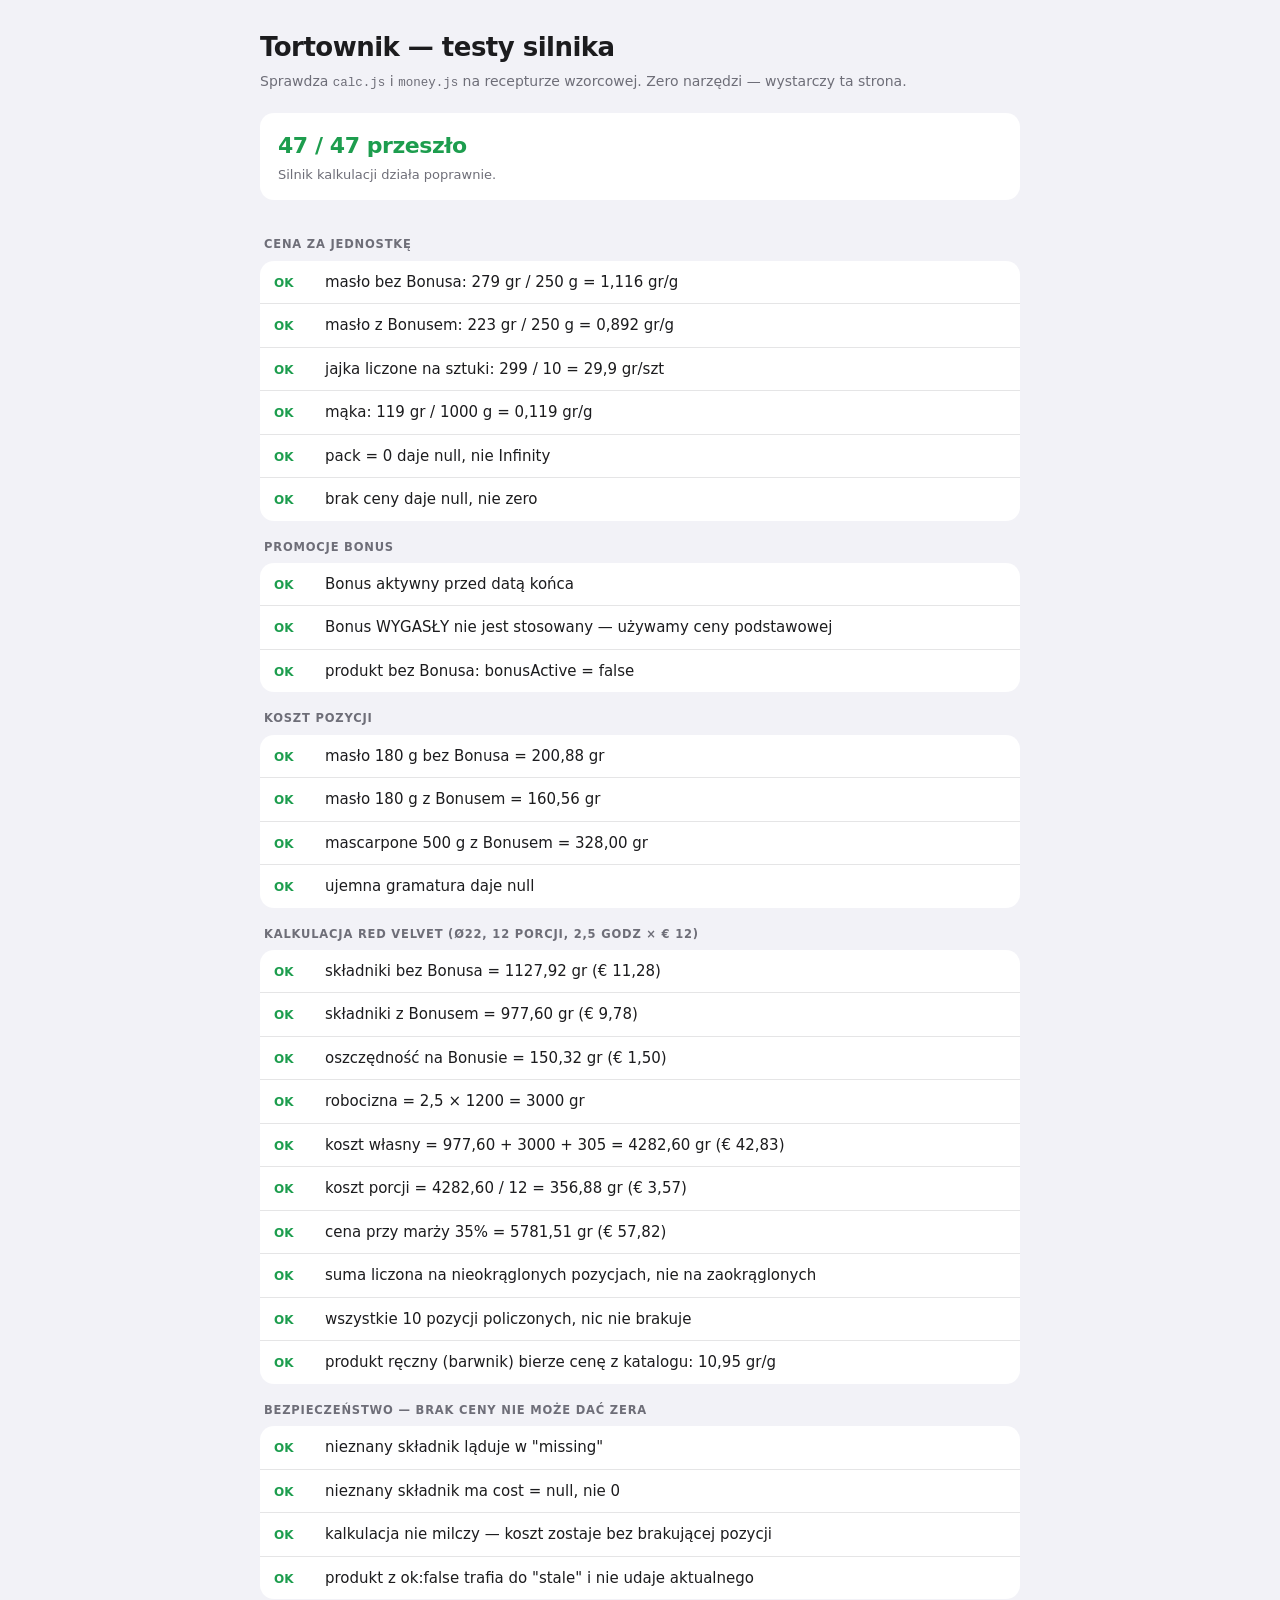
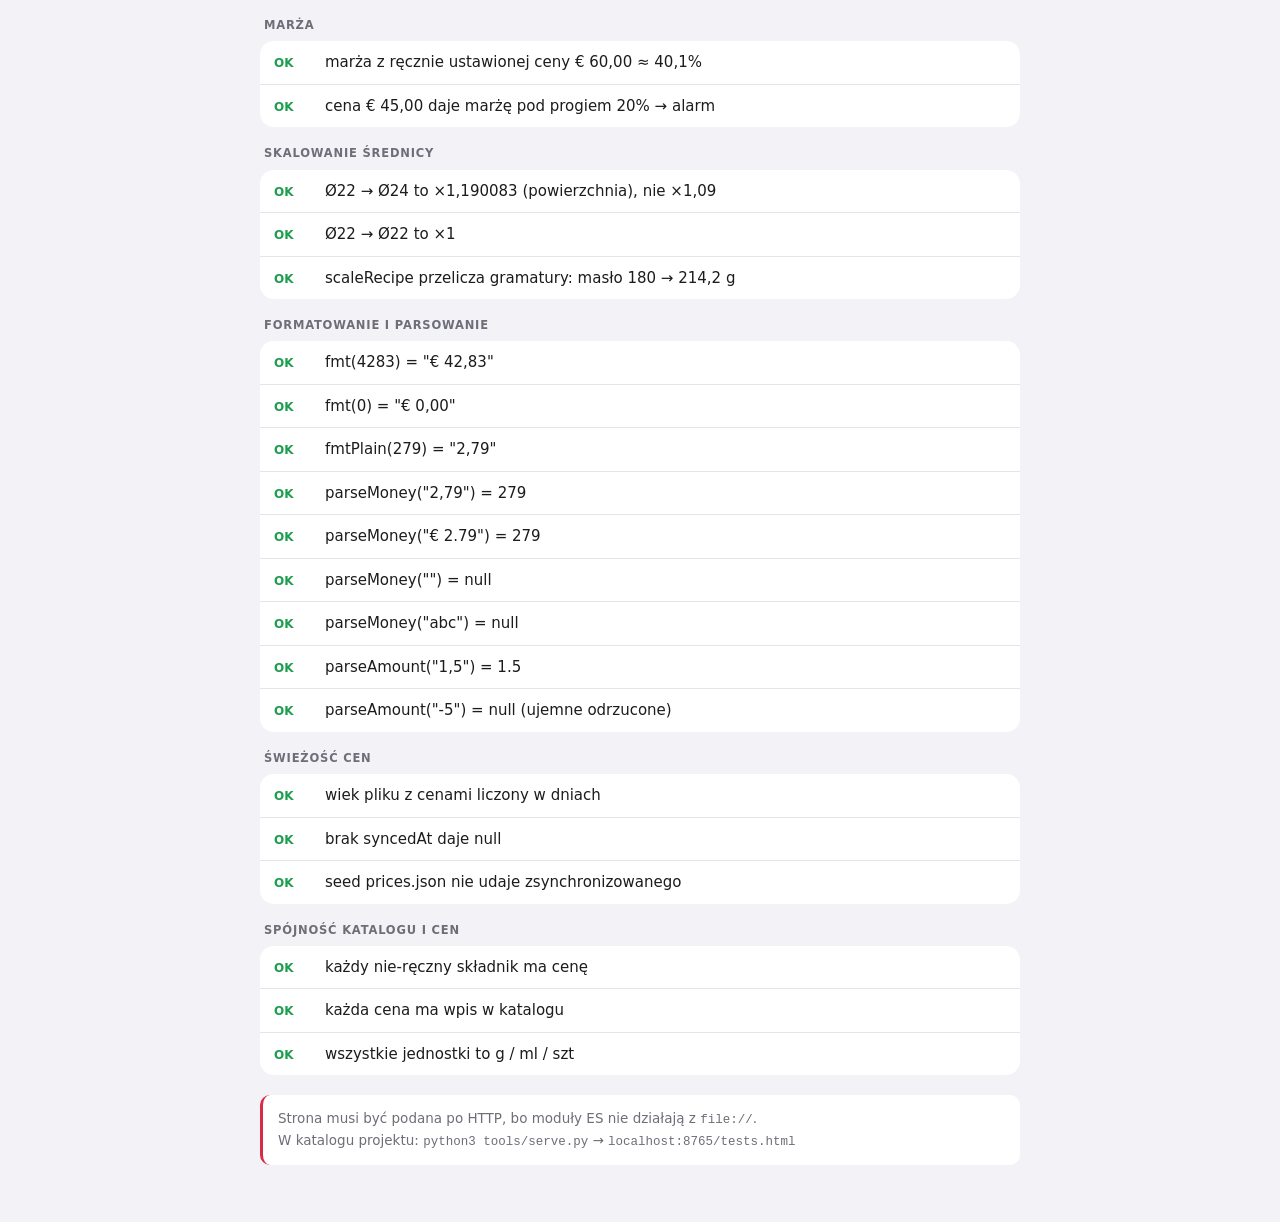
==== docs/tests.html @ 2eb68a39 "Silnik kalkulacji kosztu tortu + testy - money.js: kwoty wylacznie w groszach jako int (floaty na pi" ====
<!doctype html>
<html lang="pl">
<head>
<meta charset="utf-8">
<meta name="viewport" content="width=device-width,initial-scale=1">
<title>Tortownik — testy</title>
<style>
  :root{--bg:#F2F2F7;--card:#fff;--ink:#1C1C1E;--dim:#6E6E78;--ok:#1D9D4E;--bad:#D92B45;--sep:rgba(60,60,67,.13)}
  @media(prefers-color-scheme:dark){:root{--bg:#000;--card:#1C1C1E;--ink:#F3F3F6;--dim:#9B9BA3;--ok:#3EDC72;--bad:#FF566F;--sep:rgba(84,84,88,.42)}}
  *{box-sizing:border-box}
  body{margin:0;background:var(--bg);color:var(--ink);font:15px/1.5 -apple-system,BlinkMacSystemFont,system-ui,sans-serif;padding:28px 18px 60px}
  .wrap{max-width:760px;margin:0 auto}
  h1{font-size:26px;letter-spacing:-.02em;margin:0 0 4px}
  .lede{color:var(--dim);margin:0 0 20px;font-size:14px}
  #sum{background:var(--card);border-radius:14px;padding:16px 18px;margin-bottom:18px;font-variant-numeric:tabular-nums}
  #sum b{font-size:22px;letter-spacing:-.02em}
  .grp{font-size:11.5px;font-weight:700;text-transform:uppercase;letter-spacing:.07em;color:var(--dim);padding:18px 4px 7px}
  .list{background:var(--card);border-radius:14px;overflow:hidden}
  .t{display:flex;gap:11px;padding:10px 14px;border-top:.5px solid var(--sep);align-items:baseline}
  .t:first-child{border-top:0}
  .m{flex:0 0 auto;font-weight:700;font-size:12px;width:40px}
  .m.p{color:var(--ok)} .m.f{color:var(--bad)}
  .n{flex:1 1 auto;min-width:0}
  .d{color:var(--bad);font-size:12.5px;font-family:ui-monospace,Menlo,monospace;margin-top:3px;word-break:break-all}
  .hint{background:var(--card);border-left:3px solid var(--bad);border-radius:10px;padding:13px 15px;margin-top:20px;font-size:13.5px;color:var(--dim)}
  code{font-family:ui-monospace,Menlo,monospace;font-size:12.5px}
</style>
</head>
<body>
<div class="wrap">
  <h1>Tortownik — testy silnika</h1>
  <p class="lede">Sprawdza <code>calc.js</code> i <code>money.js</code> na recepturze wzorcowej. Zero narzędzi — wystarczy ta strona.</p>
  <div id="sum">uruchamiam…</div>
  <div id="out"></div>
  <div class="hint">
    Strona musi być podana po HTTP, bo moduły ES nie działają z <code>file://</code>.<br>
    W katalogu projektu: <code>python3 tools/serve.py</code> → <code>localhost:8765/tests.html</code>
  </div>
</div>

<script type="module">
import { fmt, fmtPlain, parseMoney, parseAmount } from './js/money.js';
import { cakeCost, unitPrice, lineCost, bonusActive, resolveProduct,
         diameterFactor, scaleRecipe, pricesAgeDays } from './js/calc.js';

const out = document.getElementById('out');
let pass = 0, fail = 0, group = null;

function grp(name){ group = document.createElement('div');
  const h = document.createElement('div'); h.className='grp'; h.textContent=name;
  const l = document.createElement('div'); l.className='list';
  out.append(h, l); group = l; }

function t(name, fn){
  let okFlag = true, detail = '';
  try { fn(); } catch(e){ okFlag = false; detail = e.message; }
  okFlag ? pass++ : fail++;
  const row = document.createElement('div'); row.className = 't';
  row.innerHTML = `<span class="m ${okFlag?'p':'f'}">${okFlag?'OK':'BŁĄD'}</span>
    <span class="n">${name}${detail?`<div class="d">${detail}</div>`:''}</span>`;
  group.appendChild(row);
}
const near = (a, b, tol=0.005) => {
  if (a == null || !Number.isFinite(a)) throw new Error(`oczekiwano ~${b}, dostano ${a}`);
  if (Math.abs(a-b) > tol) throw new Error(`oczekiwano ~${b}, dostano ${a} (różnica ${(a-b).toFixed(4)})`);
};
// Porownanie gleboke — inaczej tablice porownywalyby sie po referencji.
const eq = (a, b) => {
  const sa = JSON.stringify(a), sb = JSON.stringify(b);
  if (sa !== sb) throw new Error(`oczekiwano ${sb}, dostano ${sa}`);
};
const isNull = a => { if (a !== null) throw new Error(`oczekiwano null, dostano ${JSON.stringify(a)}`); };

const [catalog, prices] = await Promise.all([
  fetch('./data/catalog.json').then(r => r.json()),
  fetch('./data/prices.json').then(r => r.json()),
]);

const RECIPE = { name:'Red Velvet', diameter:22, slices:12, hours:2.5, overhead:305,
  lines:[{key:'maslo',amount:180},{key:'cukier',amount:300},{key:'maka',amount:320},
         {key:'jajka',amount:4},{key:'maslanka',amount:240},{key:'kakao',amount:25},
         {key:'mascarpone',amount:500},{key:'smietana',amount:200},
         {key:'cukier_puder',amount:120},{key:'barwnik',amount:8}] };
const SETTINGS = { hourlyRate:1200, marginPct:0.35, marginAlert:0.20 };
const DAY = new Date('2026-10-17T12:00:00Z');       // Bonus jeszcze aktywny
const opt = (useBonus) => ({ useBonus, today: DAY });

// ───────── cena jednostkowa
grp('Cena za jednostkę');
const maslo = resolveProduct('maslo', catalog, prices);
t('masło bez Bonusa: 279 gr / 250 g = 1,116 gr/g', () => near(unitPrice(maslo, opt(false)), 1.116));
t('masło z Bonusem: 223 gr / 250 g = 0,892 gr/g',  () => near(unitPrice(maslo, opt(true)),  0.892));
t('jajka liczone na sztuki: 299 / 10 = 29,9 gr/szt',
  () => near(unitPrice(resolveProduct('jajka', catalog, prices), opt(true)), 29.9));
t('mąka: 119 gr / 1000 g = 0,119 gr/g',
  () => near(unitPrice(resolveProduct('maka', catalog, prices), opt(true)), 0.119));
t('pack = 0 daje null, nie Infinity',
  () => isNull(unitPrice({ pack:0, price:279 }, opt(true))));
t('brak ceny daje null, nie zero',
  () => isNull(unitPrice({ pack:250, price:null }, opt(true))));

// ───────── Bonus
grp('Promocje Bonus');
t('Bonus aktywny przed datą końca',
  () => eq(bonusActive({bonusPrice:223, bonusUntil:'2026-10-19'}, DAY), true));
t('Bonus WYGASŁY nie jest stosowany — używamy ceny podstawowej', () => {
  const stary = { pack:250, price:279, bonusPrice:223, bonusUntil:'2026-10-10' };
  eq(bonusActive(stary, DAY), false);
  near(unitPrice(stary, opt(true)), 1.116);
});
t('produkt bez Bonusa: bonusActive = false',
  () => eq(bonusActive({ bonusPrice:null }, DAY), false));

// ───────── koszt pozycji
grp('Koszt pozycji');
t('masło 180 g bez Bonusa = 200,88 gr', () => near(lineCost(180, maslo, opt(false)), 200.88));
t('masło 180 g z Bonusem = 160,56 gr',   () => near(lineCost(180, maslo, opt(true)),  160.56));
t('mascarpone 500 g z Bonusem = 328,00 gr',
  () => near(lineCost(500, resolveProduct('mascarpone', catalog, prices), opt(true)), 328));
t('ujemna gramatura daje null', () => isNull(lineCost(-5, maslo, opt(true))));

// ───────── pełna kalkulacja
grp('Kalkulacja Red Velvet (Ø22, 12 porcji, 2,5 godz × € 12)');
const bez = cakeCost(RECIPE, catalog, prices, SETTINGS, opt(false));
const zB  = cakeCost(RECIPE, catalog, prices, SETTINGS, opt(true));
t('składniki bez Bonusa = 1127,92 gr (€ 11,28)', () => near(bez.ingredients, 1127.92, 0.01));
t('składniki z Bonusem = 977,60 gr (€ 9,78)',    () => near(zB.ingredients,  977.60, 0.01));
t('oszczędność na Bonusie = 150,32 gr (€ 1,50)', () => near(zB.bonusSavings, 150.32, 0.01));
t('robocizna = 2,5 × 1200 = 3000 gr',            () => near(zB.labour, 3000));
t('koszt własny = 977,60 + 3000 + 305 = 4282,60 gr (€ 42,83)',
  () => near(zB.total, 4282.60, 0.01));
t('koszt porcji = 4282,60 / 12 = 356,88 gr (€ 3,57)', () => near(zB.perSlice, 356.8833, 0.01));
t('cena przy marży 35% = 5781,51 gr (€ 57,82)',       () => near(zB.suggestedPrice, 5781.51, 0.02));
t('suma liczona na nieokrąglonych pozycjach, nie na zaokrąglonych', () => {
  const zaokr = zB.lines.reduce((s,l) => s + Math.round(l.cost), 0);
  if (Math.round(zB.ingredients) === zaokr)
    throw new Error('test nie odróżnia metod — popraw dane wzorcowe');
  near(zB.ingredients, 977.60, 0.01);
});
t('wszystkie 10 pozycji policzonych, nic nie brakuje', () => {
  eq(zB.lines.length, 10); eq(zB.missing.length, 0); eq(zB.stale.length, 0);
});
t('produkt ręczny (barwnik) bierze cenę z katalogu: 10,95 gr/g', () => {
  const l = zB.lines.find(x => x.key === 'barwnik');
  eq(l.source, 'manual'); near(l.unitPrice, 10.95); near(l.cost, 87.6);
});

// ───────── bezpieczeństwo: brakująca cena
grp('Bezpieczeństwo — brak ceny NIE może dać zera');
const dziura = { ...RECIPE, lines:[...RECIPE.lines, { key:'pistacje', amount:150 }] };
const zDziura = cakeCost(dziura, catalog, prices, SETTINGS, opt(true));
t('nieznany składnik ląduje w "missing"', () => eq(zDziura.missing, ['pistacje']));
t('nieznany składnik ma cost = null, nie 0',
  () => isNull(zDziura.lines.find(l => l.key === 'pistacje').cost));
t('kalkulacja nie milczy — koszt zostaje bez brakującej pozycji', () => {
  near(zDziura.ingredients, zB.ingredients, 0.01);
  if (zDziura.missing.length === 0) throw new Error('brak ostrzeżenia o brakującym składniku');
});
t('produkt z ok:false trafia do "stale" i nie udaje aktualnego', () => {
  const p = JSON.parse(JSON.stringify(prices));
  p.products.maslo.ok = false;
  const r = cakeCost(RECIPE, catalog, p, SETTINGS, opt(true));
  eq(r.stale, ['maslo']);
});

// ───────── marża
grp('Marża');
t('marża z ręcznie ustawionej ceny € 60,00 ≈ 40,1%', () => {
  const r = cakeCost({ ...RECIPE, price:6000 }, catalog, prices, SETTINGS, opt(true));
  near(r.actualMargin, (6000-4282.6)/4282.6, 0.0001); eq(r.marginLow, false);
});
t('cena € 45,00 daje marżę pod progiem 20% → alarm', () => {
  const r = cakeCost({ ...RECIPE, price:4500 }, catalog, prices, SETTINGS, opt(true));
  eq(r.marginLow, true);
});

// ───────── skalowanie średnicy
grp('Skalowanie średnicy');
t('Ø22 → Ø24 to ×1,190083 (powierzchnia), nie ×1,09', () => {
  near(diameterFactor(22, 24), 1.190083, 0.000001);
  if (Math.abs(diameterFactor(22,24) - 24/22) < 0.01)
    throw new Error('skalowanie liczy średnicę zamiast powierzchni');
});
t('Ø22 → Ø22 to ×1', () => near(diameterFactor(22, 22), 1));
t('scaleRecipe przelicza gramatury: masło 180 → 214,2 g', () => {
  const s = scaleRecipe(RECIPE, 24);
  near(s.lines.find(l => l.key==='maslo').amount, 214.2, 0.05);
  eq(s.diameter, 24); eq(s.slices, 14);
});

// ───────── pieniądze
grp('Formatowanie i parsowanie');
t('fmt(4283) = "€ 42,83"',      () => eq(fmt(4282.6), '€ 42,83'));
t('fmt(0) = "€ 0,00"',           () => eq(fmt(0), '€ 0,00'));
t('fmtPlain(279) = "2,79"',      () => eq(fmtPlain(279), '2,79'));
t('parseMoney("2,79") = 279',    () => eq(parseMoney('2,79'), 279));
t('parseMoney("€ 2.79") = 279',  () => eq(parseMoney('€ 2.79'), 279));
t('parseMoney("") = null',       () => isNull(parseMoney('')));
t('parseMoney("abc") = null',    () => isNull(parseMoney('abc')));
t('parseAmount("1,5") = 1.5',    () => eq(parseAmount('1,5'), 1.5));
t('parseAmount("-5") = null (ujemne odrzucone)', () => isNull(parseAmount('-5')));

// ───────── świeżość cen
grp('Świeżość cen');
t('wiek pliku z cenami liczony w dniach', () => {
  near(pricesAgeDays({ syncedAt:'2026-10-15T12:00:00Z' }, DAY), 2, 0.01);
});
t('brak syncedAt daje null', () => isNull(pricesAgeDays({ syncedAt:null }, DAY)));
t('seed prices.json nie udaje zsynchronizowanego', () => {
  eq(prices.seed, true); isNull(pricesAgeDays(prices, DAY));
});

// ───────── spójność danych
grp('Spójność katalogu i cen');
t('każdy nie-ręczny składnik ma cenę', () => {
  const brak = Object.keys(catalog).filter(k =>
    !k.startsWith('_') && !catalog[k].manual && !prices.products[k]);
  eq(brak, []);
});
t('każda cena ma wpis w katalogu', () => {
  const sierotki = Object.keys(prices.products).filter(k => !catalog[k]);
  eq(sierotki, []);
});
t('wszystkie jednostki to g / ml / szt', () => {
  const zle = Object.entries(catalog).filter(([k,v]) =>
    !k.startsWith('_') && !['g','ml','szt'].includes(v.unit)).map(([k]) => k);
  eq(zle, []);
});

const sum = document.getElementById('sum');
sum.innerHTML = fail === 0
  ? `<b style="color:var(--ok)">${pass} / ${pass} przeszło</b><div style="color:var(--dim);font-size:13px;margin-top:3px">Silnik kalkulacji działa poprawnie.</div>`
  : `<b style="color:var(--bad)">${fail} z ${pass+fail} nie przeszło</b><div style="color:var(--dim);font-size:13px;margin-top:3px">Szczegóły poniżej.</div>`;
document.title = fail === 0 ? `✓ ${pass} testów — Tortownik` : `✗ ${fail} błędów — Tortownik`;
</script>
</body>
</html>
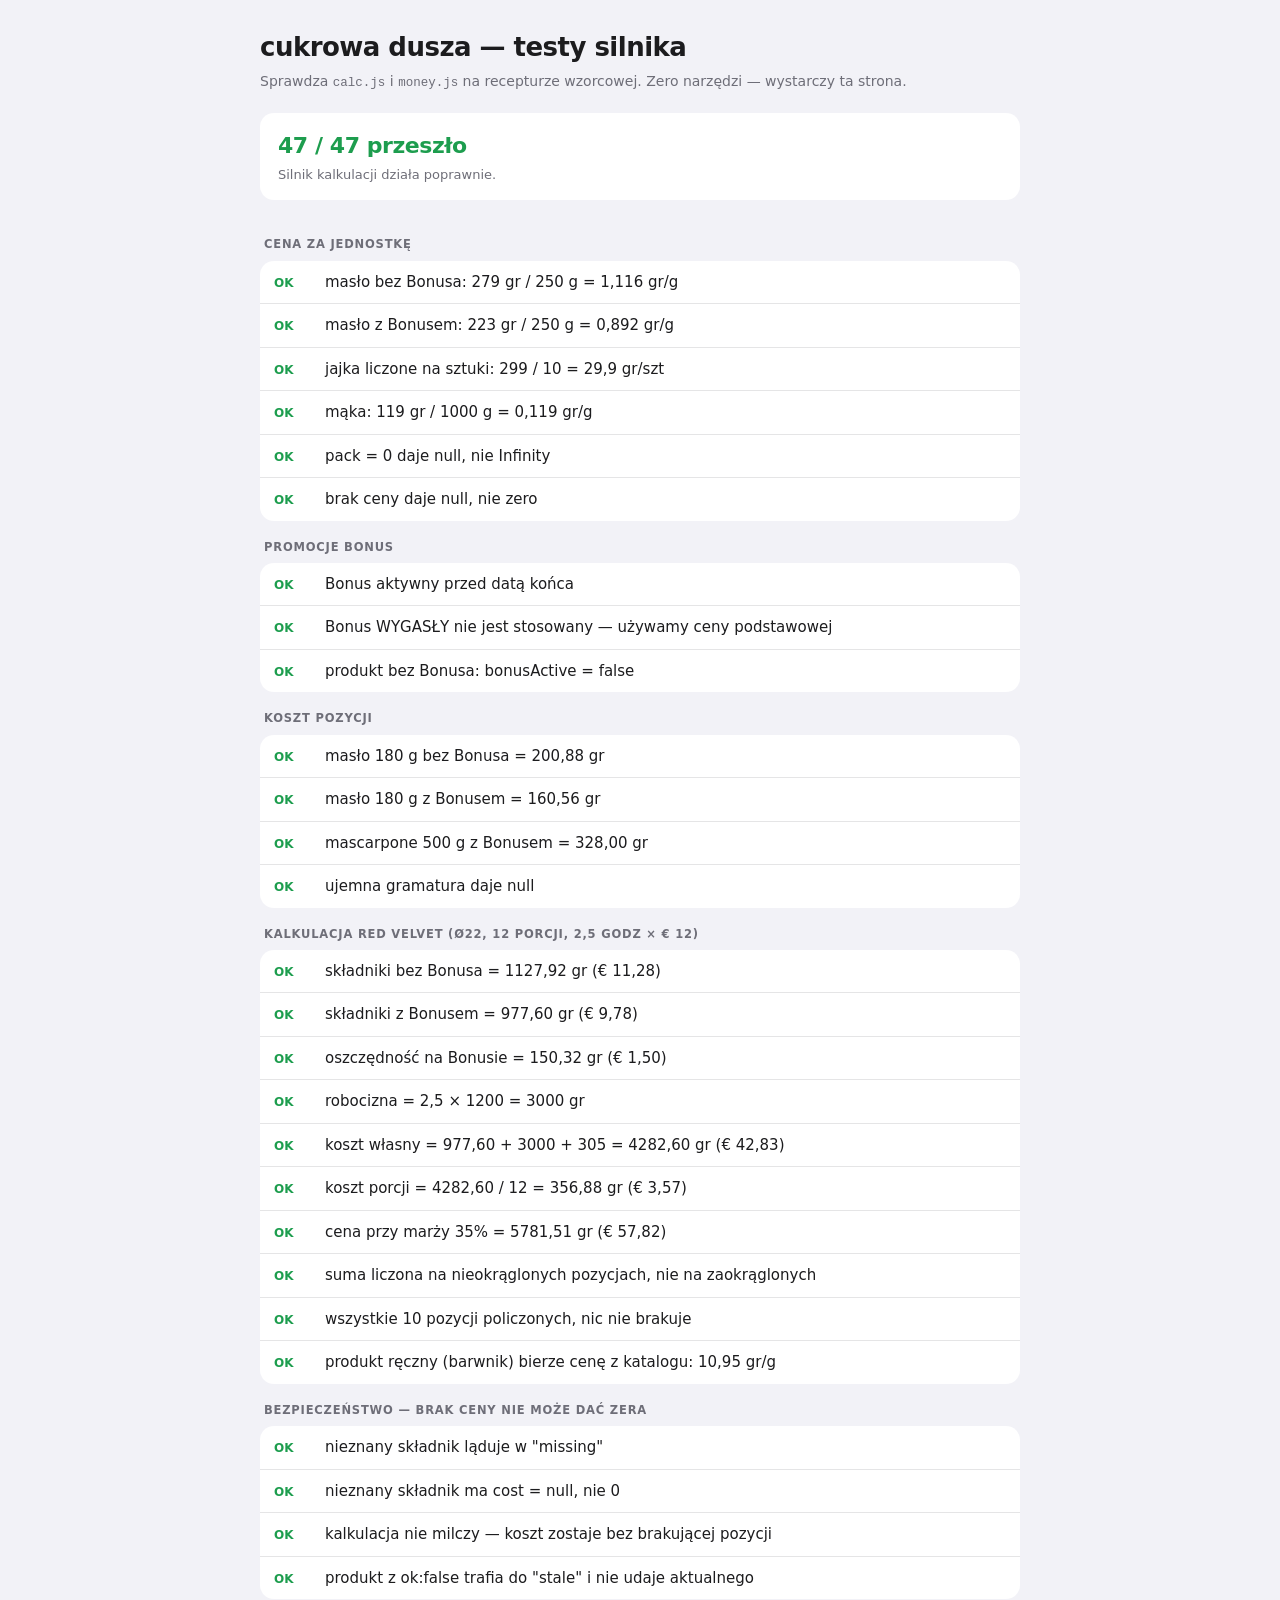
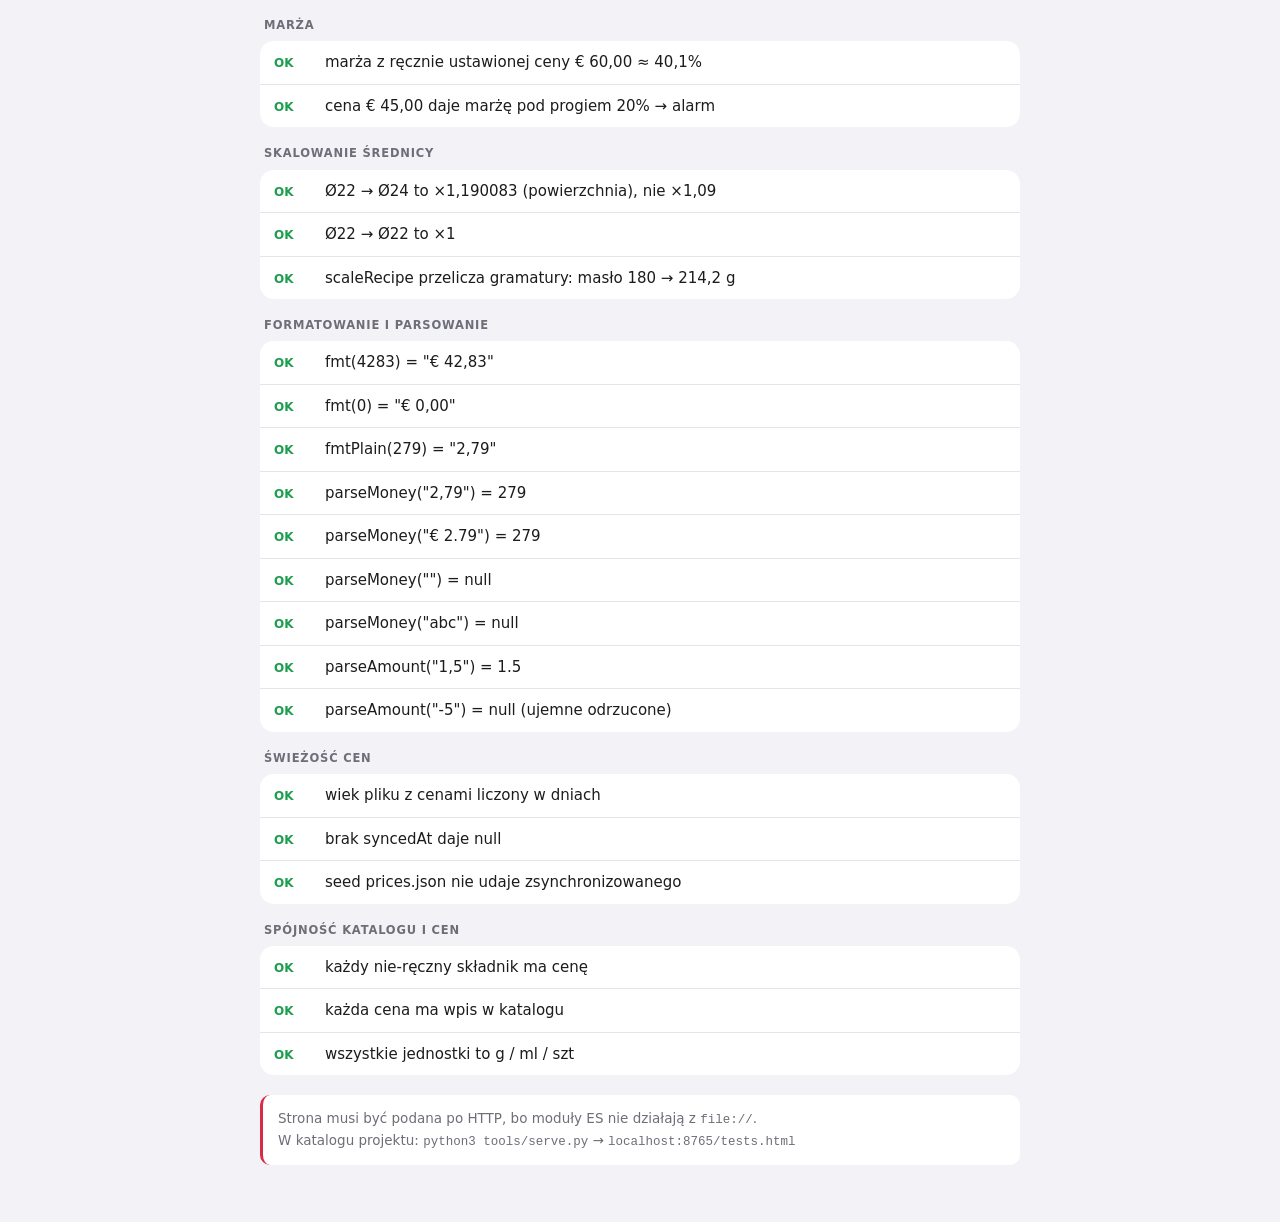
==== commit bfa2fae0: "Marka cukrowa dusza: nazwa, ikony, zloty akcent - ikony generowane z brand/logo-zrodlo.png przez sip" ====
--- a/docs/tests.html
+++ b/docs/tests.html
@@ -3,7 +3,7 @@
 <head>
 <meta charset="utf-8">
 <meta name="viewport" content="width=device-width,initial-scale=1">
-<title>Tortownik — testy</title>
+<title>cukrowa dusza — testy</title>
 <style>
   :root{--bg:#F2F2F7;--card:#fff;--ink:#1C1C1E;--dim:#6E6E78;--ok:#1D9D4E;--bad:#D92B45;--sep:rgba(60,60,67,.13)}
   @media(prefers-color-scheme:dark){:root{--bg:#000;--card:#1C1C1E;--ink:#F3F3F6;--dim:#9B9BA3;--ok:#3EDC72;--bad:#FF566F;--sep:rgba(84,84,88,.42)}}
@@ -28,7 +28,7 @@
 </head>
 <body>
 <div class="wrap">
-  <h1>Tortownik — testy silnika</h1>
+  <h1>cukrowa dusza — testy silnika</h1>
   <p class="lede">Sprawdza <code>calc.js</code> i <code>money.js</code> na recepturze wzorcowej. Zero narzędzi — wystarczy ta strona.</p>
   <div id="sum">uruchamiam…</div>
   <div id="out"></div>
@@ -231,7 +231,7 @@
 sum.innerHTML = fail === 0
   ? `<b style="color:var(--ok)">${pass} / ${pass} przeszło</b><div style="color:var(--dim);font-size:13px;margin-top:3px">Silnik kalkulacji działa poprawnie.</div>`
   : `<b style="color:var(--bad)">${fail} z ${pass+fail} nie przeszło</b><div style="color:var(--dim);font-size:13px;margin-top:3px">Szczegóły poniżej.</div>`;
-document.title = fail === 0 ? `✓ ${pass} testów — Tortownik` : `✗ ${fail} błędów — Tortownik`;
+document.title = fail === 0 ? `✓ ${pass} testów — cukrowa dusza` : `✗ ${fail} błędów — cukrowa dusza`;
 </script>
 </body>
 </html>
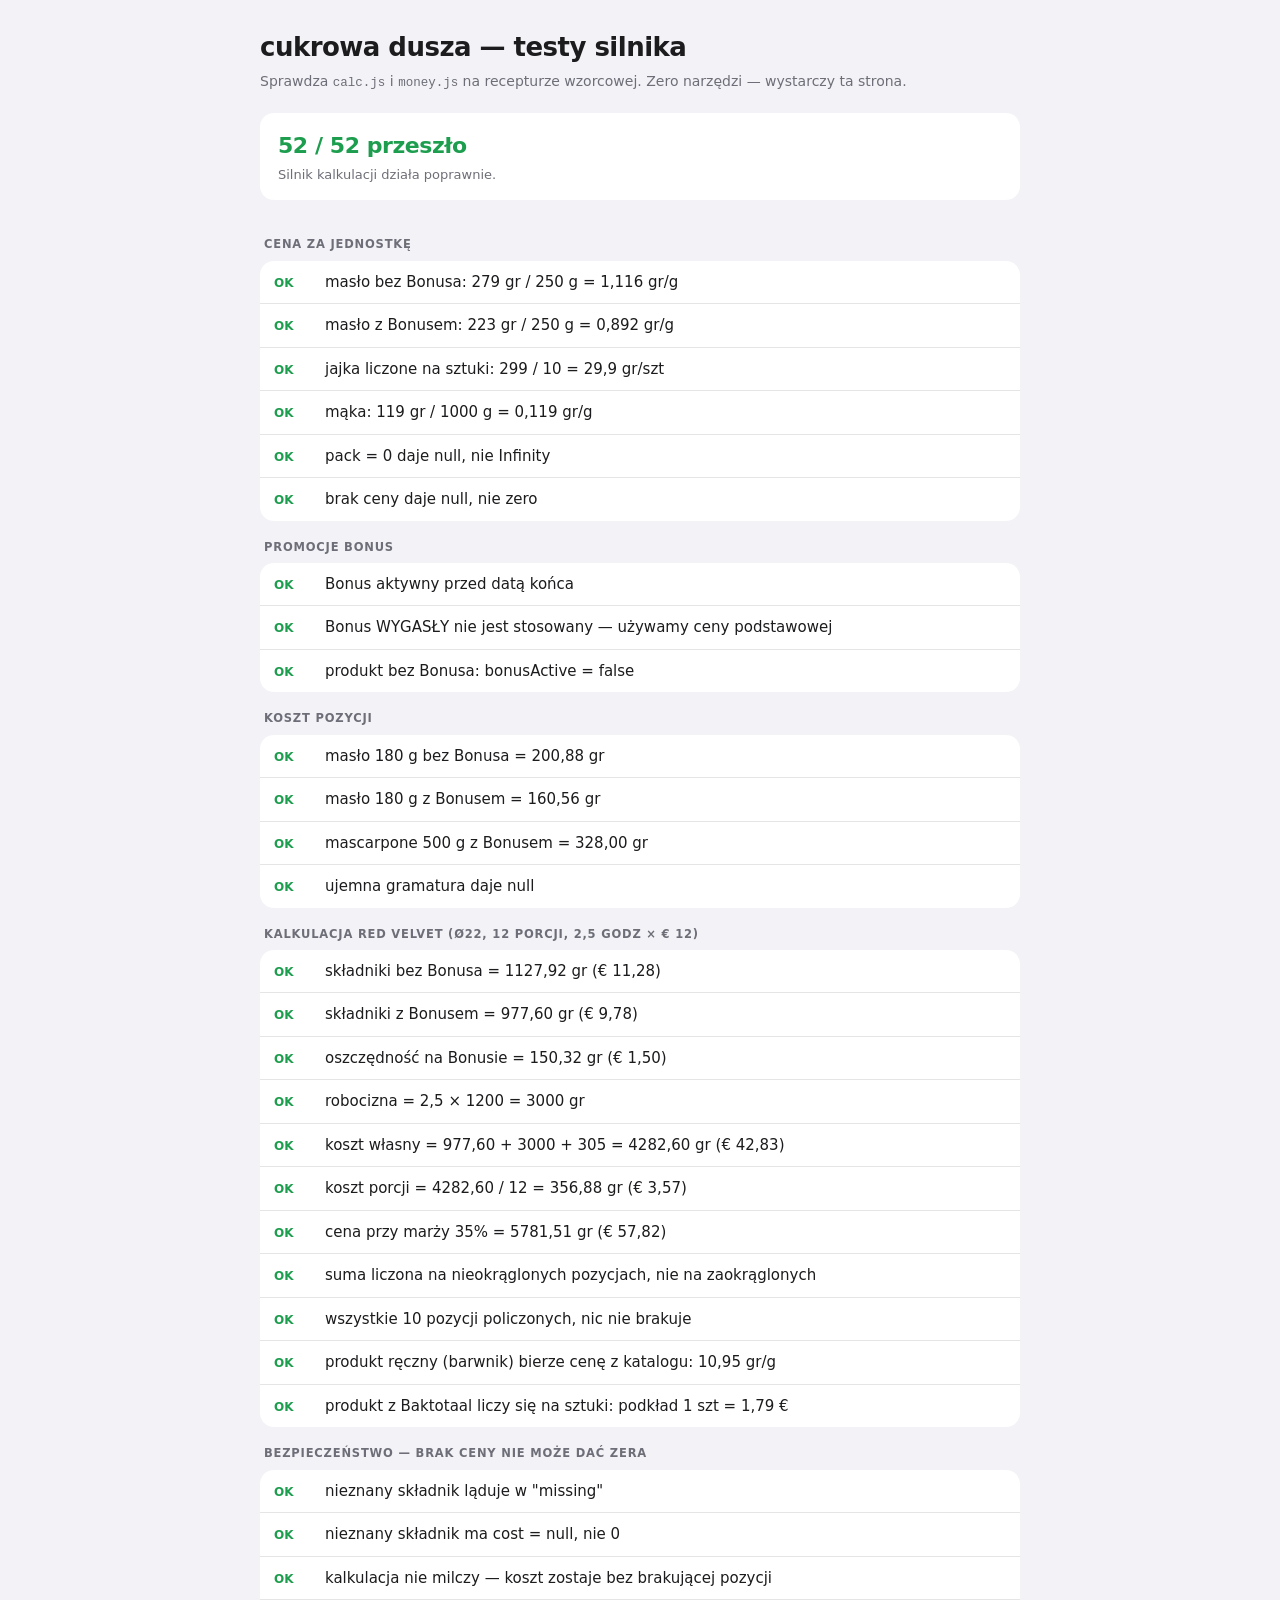
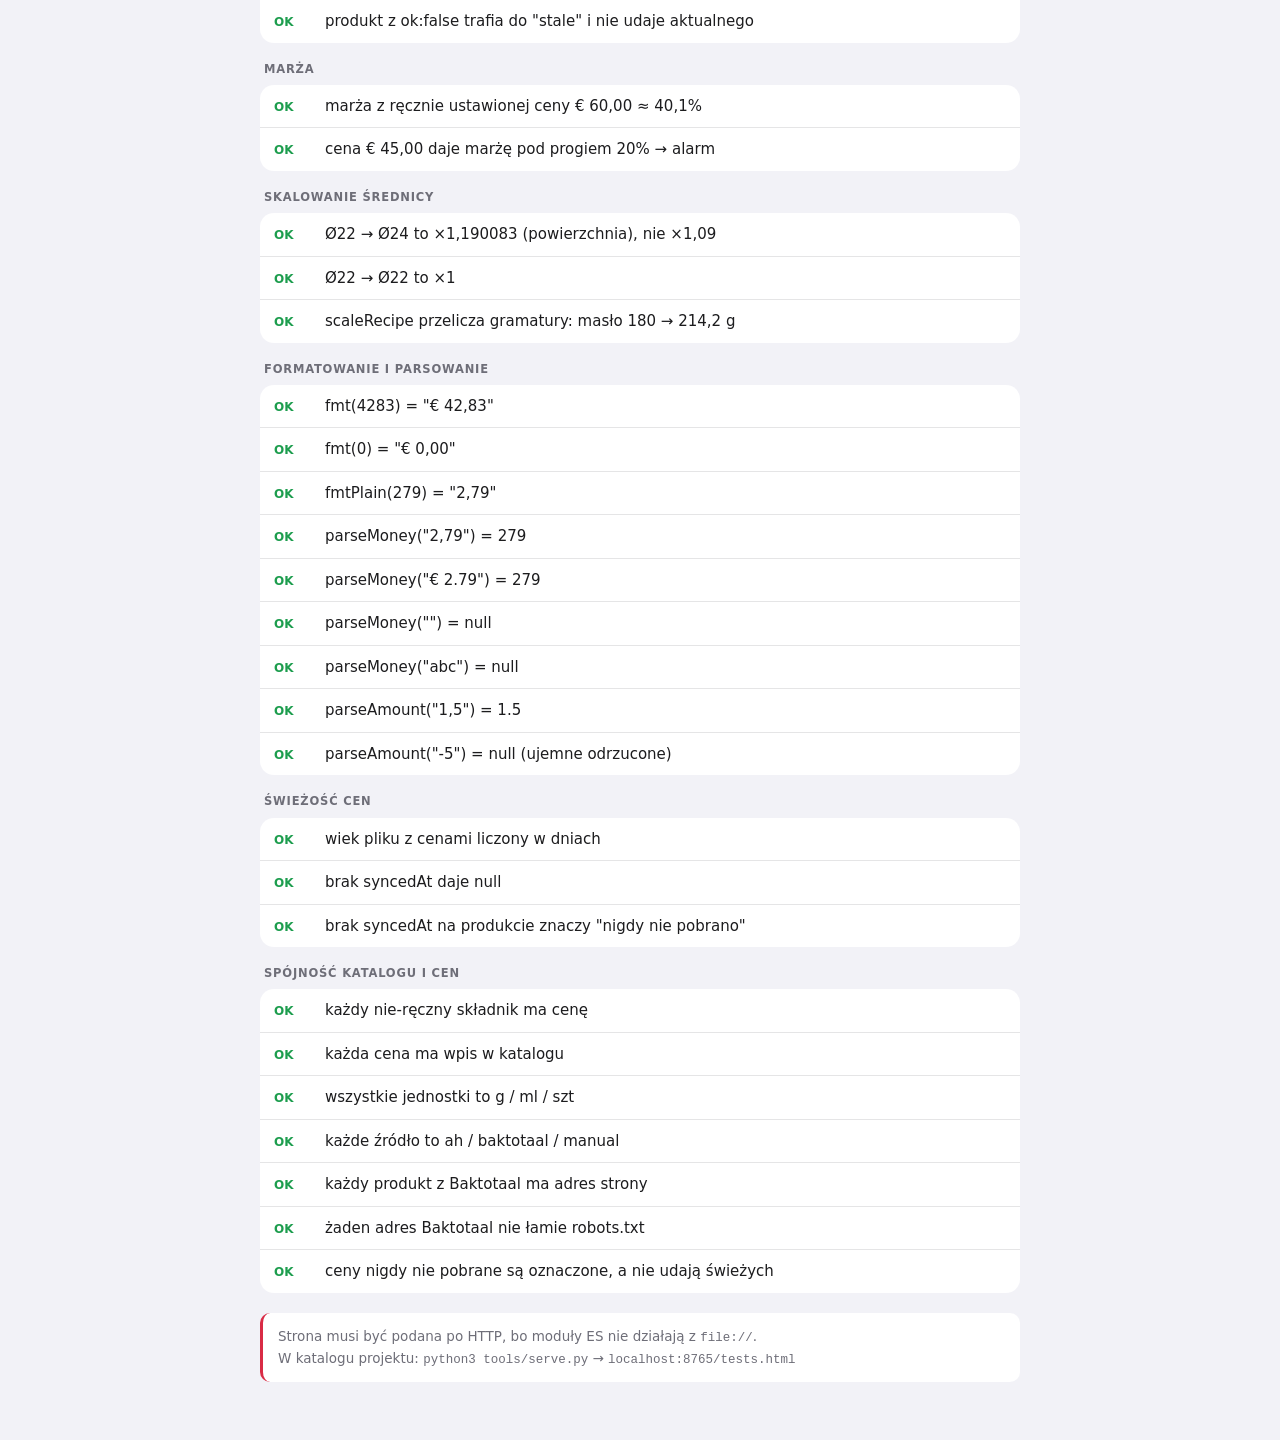
==== commit 2374772c: "Drugie zrodlo cen: baktotaal.nl (podklady, barwniki, opakowania) Sklep jest odwrotnoscia AH: zero oc" ====
--- a/docs/tests.html
+++ b/docs/tests.html
@@ -40,7 +40,7 @@
 
 <script type="module">
 import { fmt, fmtPlain, parseMoney, parseAmount } from './js/money.js';
-import { cakeCost, unitPrice, lineCost, bonusActive, resolveProduct,
+import { cakeCost, unitPrice, lineCost, bonusActive, resolveProduct, sourceOf,
          diameterFactor, scaleRecipe, pricesAgeDays } from './js/calc.js';
 
 const out = document.getElementById('out');
@@ -71,7 +71,40 @@
 };
 const isNull = a => { if (a !== null) throw new Error(`oczekiwano null, dostano ${JSON.stringify(a)}`); };
 
-const [catalog, prices] = await Promise.all([
+// Dane wzorcowe sa WPISANE NA STALE, nie brane z data/*.json.
+// Wczesniej testy czytaly zywe ceny i psuly sie, gdy sklep zmienil cene
+// barwnika - a wtedy czerwony ekran nie znaczy "silnik zepsuty", tylko
+// "ktos podniosl cene". Test ma sprawdzac arytmetyke, nie rynek.
+const catalog = {
+  maslo:        { name:'Masło',        source:'ah', pack:250,  unit:'g' },
+  cukier:       { name:'Cukier',       source:'ah', pack:1000, unit:'g' },
+  maka:         { name:'Mąka',         source:'ah', pack:1000, unit:'g' },
+  jajka:        { name:'Jajka',        source:'ah', pack:10,   unit:'szt' },
+  maslanka:     { name:'Maślanka',     source:'ah', pack:1000, unit:'ml' },
+  kakao:        { name:'Kakao',        source:'ah', pack:250,  unit:'g' },
+  mascarpone:   { name:'Mascarpone',   source:'ah', pack:250,  unit:'g' },
+  smietana:     { name:'Śmietana 35%', source:'ah', pack:250,  unit:'ml' },
+  cukier_puder: { name:'Cukier puder', source:'ah', pack:500,  unit:'g' },
+  barwnik:      { name:'Barwnik',      source:'manual', pack:20, unit:'g', price:219 },
+  podklad:      { name:'Podkład Ø22',  source:'baktotaal', pack:1, unit:'szt',
+                  url:'https://www.baktotaal.nl/cakeboard-zilver-rond-o22cm' },
+};
+const S = t => ({ syncedAt: t });
+const prices = { syncedAt:'2026-10-16T05:15:00Z', products: {
+  maslo:        { price:279, bonusPrice:223, bonusUntil:'2026-10-19', ok:true, source:'ah', syncedAt:'2026-10-16T05:15:00Z' },
+  cukier:       { price:129, bonusPrice:null, ok:true, source:'ah', syncedAt:'2026-10-16T05:15:00Z' },
+  maka:         { price:119, bonusPrice:null, ok:true, source:'ah', syncedAt:'2026-10-16T05:15:00Z' },
+  jajka:        { price:299, bonusPrice:null, ok:true, source:'ah', syncedAt:'2026-10-16T05:15:00Z' },
+  maslanka:     { price:115, bonusPrice:null, ok:true, source:'ah', syncedAt:'2026-10-16T05:15:00Z' },
+  kakao:        { price:249, bonusPrice:null, ok:true, source:'ah', syncedAt:'2026-10-16T05:15:00Z' },
+  mascarpone:   { price:219, bonusPrice:164, bonusUntil:'2026-10-19', ok:true, source:'ah', syncedAt:'2026-10-16T05:15:00Z' },
+  smietana:     { price:149, bonusPrice:null, ok:true, source:'ah', syncedAt:'2026-10-16T05:15:00Z' },
+  cukier_puder: { price:139, bonusPrice:null, ok:true, source:'ah', syncedAt:'2026-10-16T05:15:00Z' },
+  podklad:      { price:179, bonusPrice:null, ok:true, source:'baktotaal', syncedAt:'2026-10-16T05:15:00Z' },
+}};
+
+// Pliki z dysku sprawdzamy osobno - tylko strukturalnie, bez magicznych liczb.
+const [realCatalog, realPrices] = await Promise.all([
   fetch('./data/catalog.json').then(r => r.json()),
   fetch('./data/prices.json').then(r => r.json()),
 ]);
@@ -144,6 +177,12 @@
   const l = zB.lines.find(x => x.key === 'barwnik');
   eq(l.source, 'manual'); near(l.unitPrice, 10.95); near(l.cost, 87.6);
 });
+t('produkt z Baktotaal liczy się na sztuki: podkład 1 szt = 1,79 €', () => {
+  const r = cakeCost({ ...RECIPE, lines:[{ key:'podklad', amount:1 }] },
+                     catalog, prices, SETTINGS, opt(true));
+  eq(r.lines[0].source, 'baktotaal');
+  near(r.lines[0].cost, 179);
+});
 
 // ───────── bezpieczeństwo: brakująca cena
 grp('Bezpieczeństwo — brak ceny NIE może dać zera');
@@ -206,25 +245,50 @@
   near(pricesAgeDays({ syncedAt:'2026-10-15T12:00:00Z' }, DAY), 2, 0.01);
 });
 t('brak syncedAt daje null', () => isNull(pricesAgeDays({ syncedAt:null }, DAY)));
-t('seed prices.json nie udaje zsynchronizowanego', () => {
-  eq(prices.seed, true); isNull(pricesAgeDays(prices, DAY));
+t('brak syncedAt na produkcie znaczy "nigdy nie pobrano"', () => {
+  const c = { x: { name:'X', source:'ah', pack:100, unit:'g' } };
+  eq(resolveProduct('x', c, { products:{ x:{ price:100, ok:true } } }).synced, false);
+  eq(resolveProduct('x', c, { products:{ x:{ price:100, ok:true,
+      syncedAt:'2026-10-16T05:15:00Z' } } }).synced, true);
 });
 
 // ───────── spójność danych
 grp('Spójność katalogu i cen');
+const realItems = Object.fromEntries(
+  Object.entries(realCatalog).filter(([k]) => !k.startsWith('_')));
+
 t('każdy nie-ręczny składnik ma cenę', () => {
-  const brak = Object.keys(catalog).filter(k =>
-    !k.startsWith('_') && !catalog[k].manual && !prices.products[k]);
+  const brak = Object.keys(realItems).filter(k =>
+    sourceOf(realItems[k]) !== 'manual' && !realPrices.products[k]);
   eq(brak, []);
 });
 t('każda cena ma wpis w katalogu', () => {
-  const sierotki = Object.keys(prices.products).filter(k => !catalog[k]);
-  eq(sierotki, []);
+  eq(Object.keys(realPrices.products).filter(k => !realItems[k]), []);
 });
 t('wszystkie jednostki to g / ml / szt', () => {
-  const zle = Object.entries(catalog).filter(([k,v]) =>
-    !k.startsWith('_') && !['g','ml','szt'].includes(v.unit)).map(([k]) => k);
-  eq(zle, []);
+  eq(Object.entries(realItems).filter(([, v]) =>
+    !['g','ml','szt'].includes(v.unit)).map(([k]) => k), []);
+});
+t('każde źródło to ah / baktotaal / manual', () => {
+  eq(Object.entries(realItems).filter(([, v]) =>
+    !['ah','baktotaal','manual'].includes(sourceOf(v))).map(([k]) => k), []);
+});
+t('każdy produkt z Baktotaal ma adres strony', () => {
+  eq(Object.entries(realItems).filter(([, v]) =>
+    sourceOf(v) === 'baktotaal' && !(v.url || '').startsWith('https://www.baktotaal.nl/'))
+    .map(([k]) => k), []);
+});
+t('żaden adres Baktotaal nie łamie robots.txt', () => {
+  eq(Object.entries(realItems).filter(([, v]) =>
+    sourceOf(v) === 'baktotaal' &&
+    ((v.url || '').includes('?') || (v.url || '').includes('/catalogsearch/')))
+    .map(([k]) => k), []);
+});
+t('ceny nigdy nie pobrane są oznaczone, a nie udają świeżych', () => {
+  const bezZnacznika = Object.entries(realPrices.products)
+    .filter(([, v]) => v.ok !== false && !v.syncedAt).map(([k]) => k);
+  const resolved = bezZnacznika.map(k => resolveProduct(k, realItems, realPrices));
+  if (resolved.some(r => r && r.synced)) throw new Error('produkt bez syncedAt udaje zsynchronizowany');
 });
 
 const sum = document.getElementById('sum');
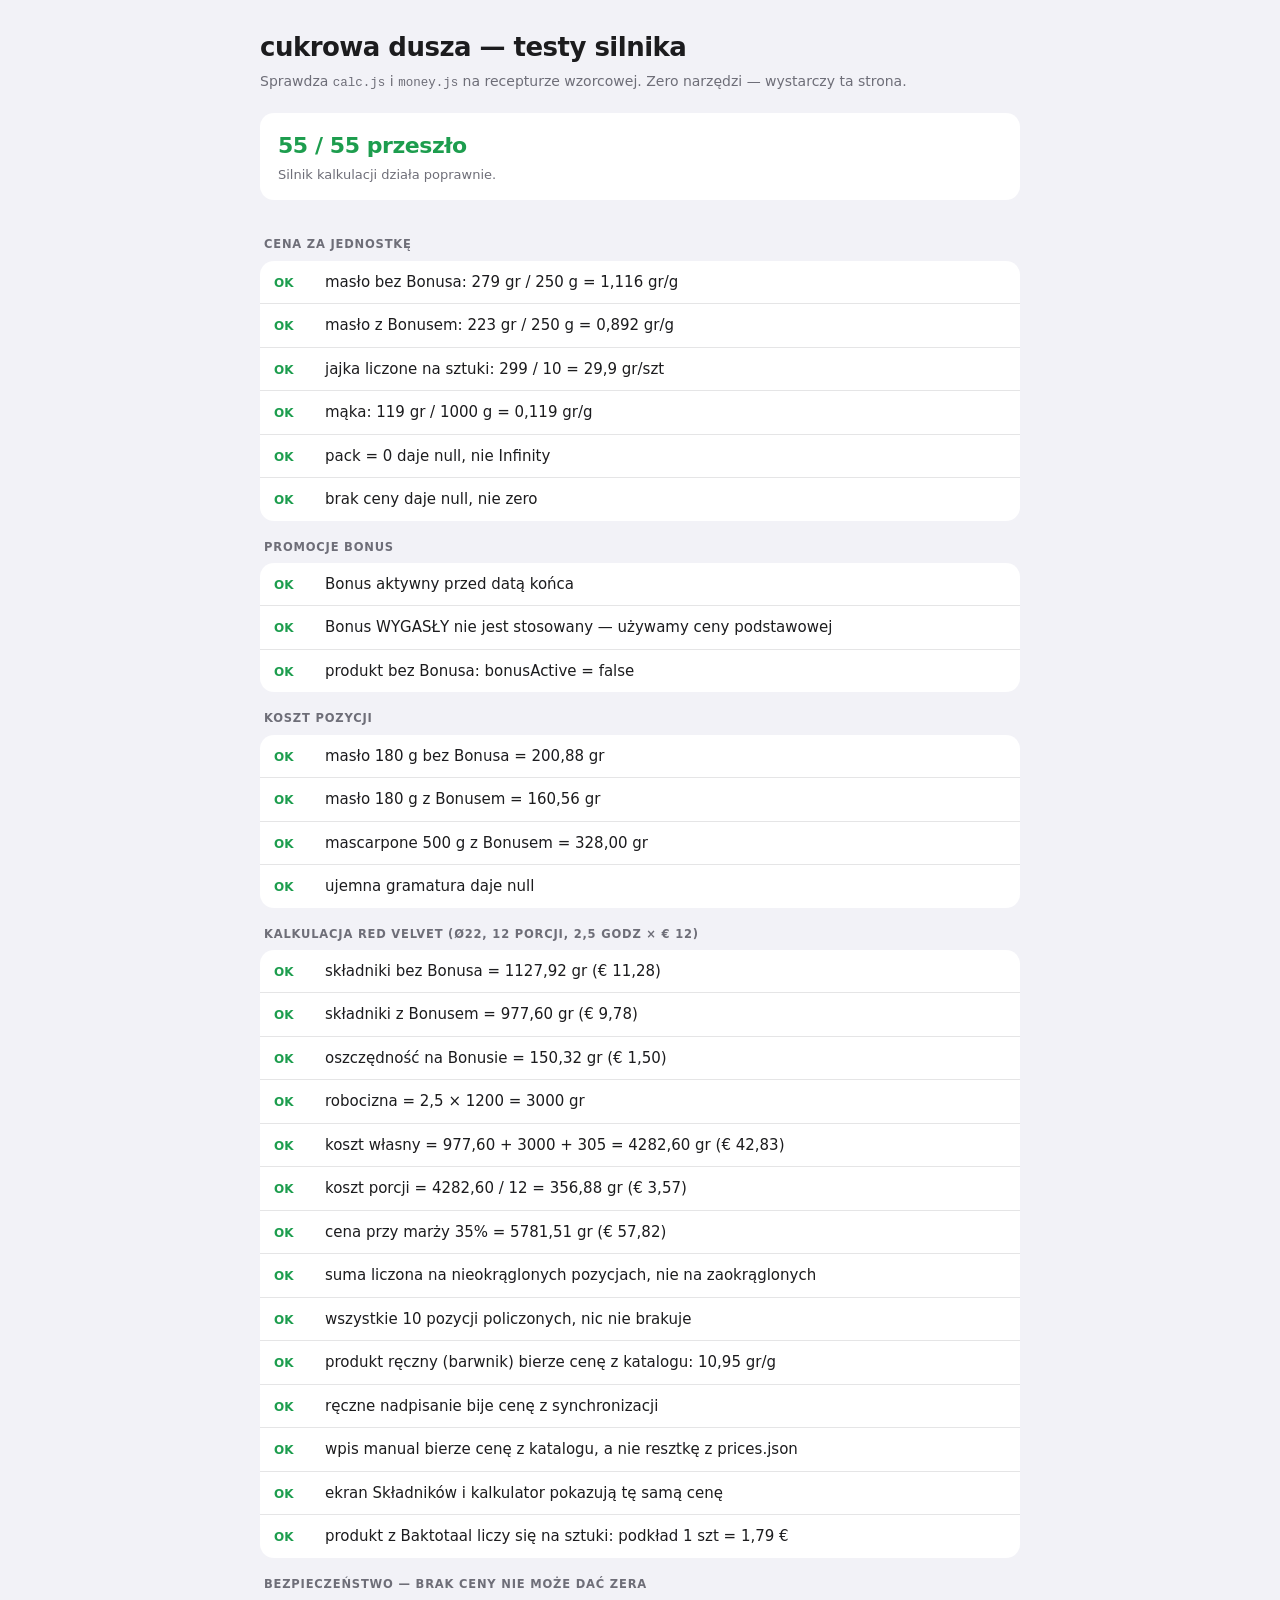
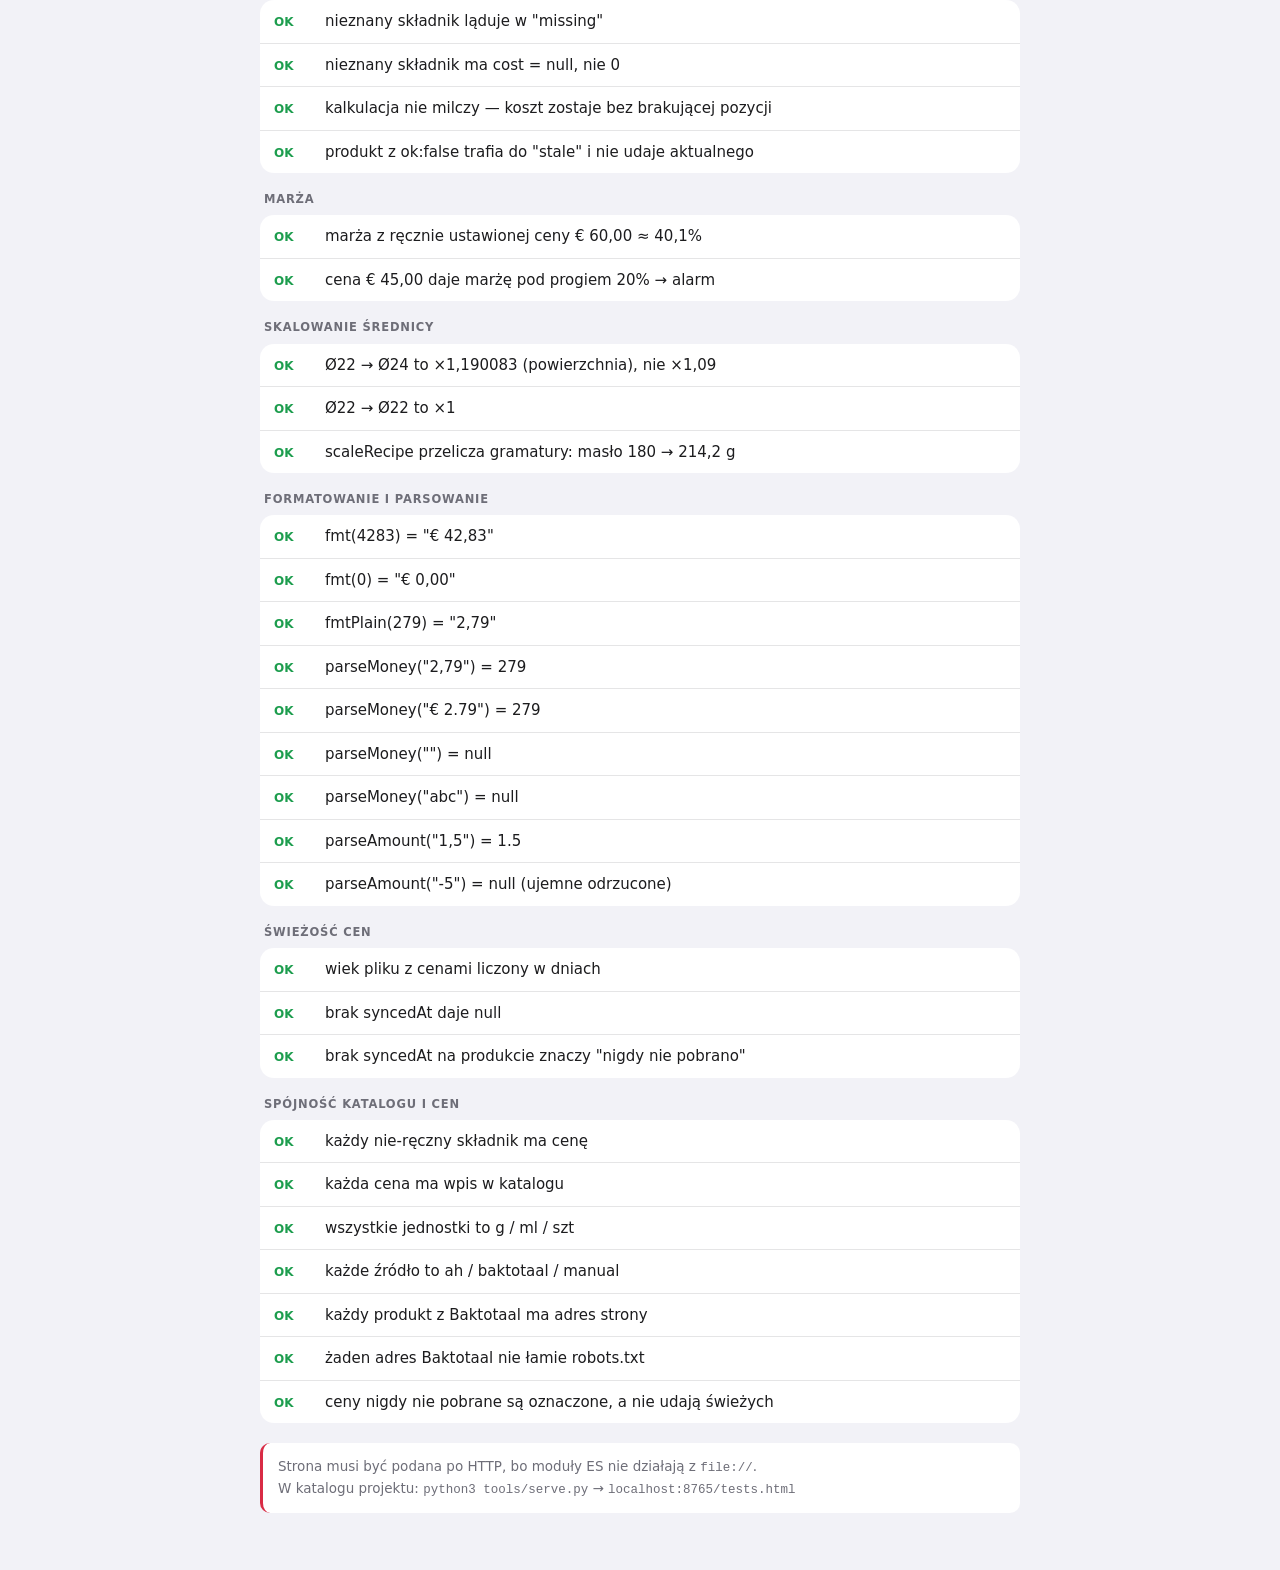
==== commit 03582639: "Brutto na stale + jedno miejsce rozstrzyga cene Dawid nie jest platnikiem VAT i piecze hobbystycznie" ====
--- a/docs/tests.html
+++ b/docs/tests.html
@@ -40,6 +40,7 @@
 
 <script type="module">
 import { fmt, fmtPlain, parseMoney, parseAmount } from './js/money.js';
+import { ingredientList } from './js/prices.js';
 import { cakeCost, unitPrice, lineCost, bonusActive, resolveProduct, sourceOf,
          diameterFactor, scaleRecipe, pricesAgeDays } from './js/calc.js';
 
@@ -53,7 +54,13 @@
 
 function t(name, fn){
   let okFlag = true, detail = '';
-  try { fn(); } catch(e){ okFlag = false; detail = e.message; }
+  try {
+    const r = fn();
+    // Test asynchroniczny przeszedlby tu zawsze, bo odrzucona obietnica nie
+    // trafi do catch. Lepiej go odrzucic glosno niz zafarbowac na zielono.
+    if (r && typeof r.then === 'function')
+      throw new Error('test asynchroniczny - harness obsluguje tylko synchroniczne');
+  } catch(e){ okFlag = false; detail = e.message; }
   okFlag ? pass++ : fail++;
   const row = document.createElement('div'); row.className = 't';
   row.innerHTML = `<span class="m ${okFlag?'p':'f'}">${okFlag?'OK':'BŁĄD'}</span>
@@ -177,6 +184,25 @@
   const l = zB.lines.find(x => x.key === 'barwnik');
   eq(l.source, 'manual'); near(l.unitPrice, 10.95); near(l.cost, 87.6);
 });
+t('ręczne nadpisanie bije cenę z synchronizacji', () => {
+  const c = { x: { name:'X', source:'ah', pack:100, unit:'g' } };
+  const p = { products: { x: { price:500, ok:true, syncedAt:'2026-10-16T05:15:00Z',
+                               overridden:true } } };
+  const r = resolveProduct('x', c, p);
+  eq(r.price, 500); eq(r.overridden, true); eq(r.synced, true);
+});
+t('wpis manual bierze cenę z katalogu, a nie resztkę z prices.json', () => {
+  const c = { x: { name:'X', source:'manual', pack:100, unit:'g', price:219 } };
+  const p = { products: { x: { price:999, ok:true } } };   // stara resztka po AH
+  eq(resolveProduct('x', c, p).price, 219);
+});
+t('ekran Składników i kalkulator pokazują tę samą cenę', () => {
+  const c = { x: { name:'X', source:'manual', pack:100, unit:'g', price:219 } };
+  const p = { products: { x: { price:999, ok:true } } };
+  const zListy = ingredientList(c, p)[0].price;
+  const zKalkulatora = resolveProduct('x', c, p).price;
+  eq(zListy, zKalkulatora);
+});
 t('produkt z Baktotaal liczy się na sztuki: podkład 1 szt = 1,79 €', () => {
   const r = cakeCost({ ...RECIPE, lines:[{ key:'podklad', amount:1 }] },
                      catalog, prices, SETTINGS, opt(true));
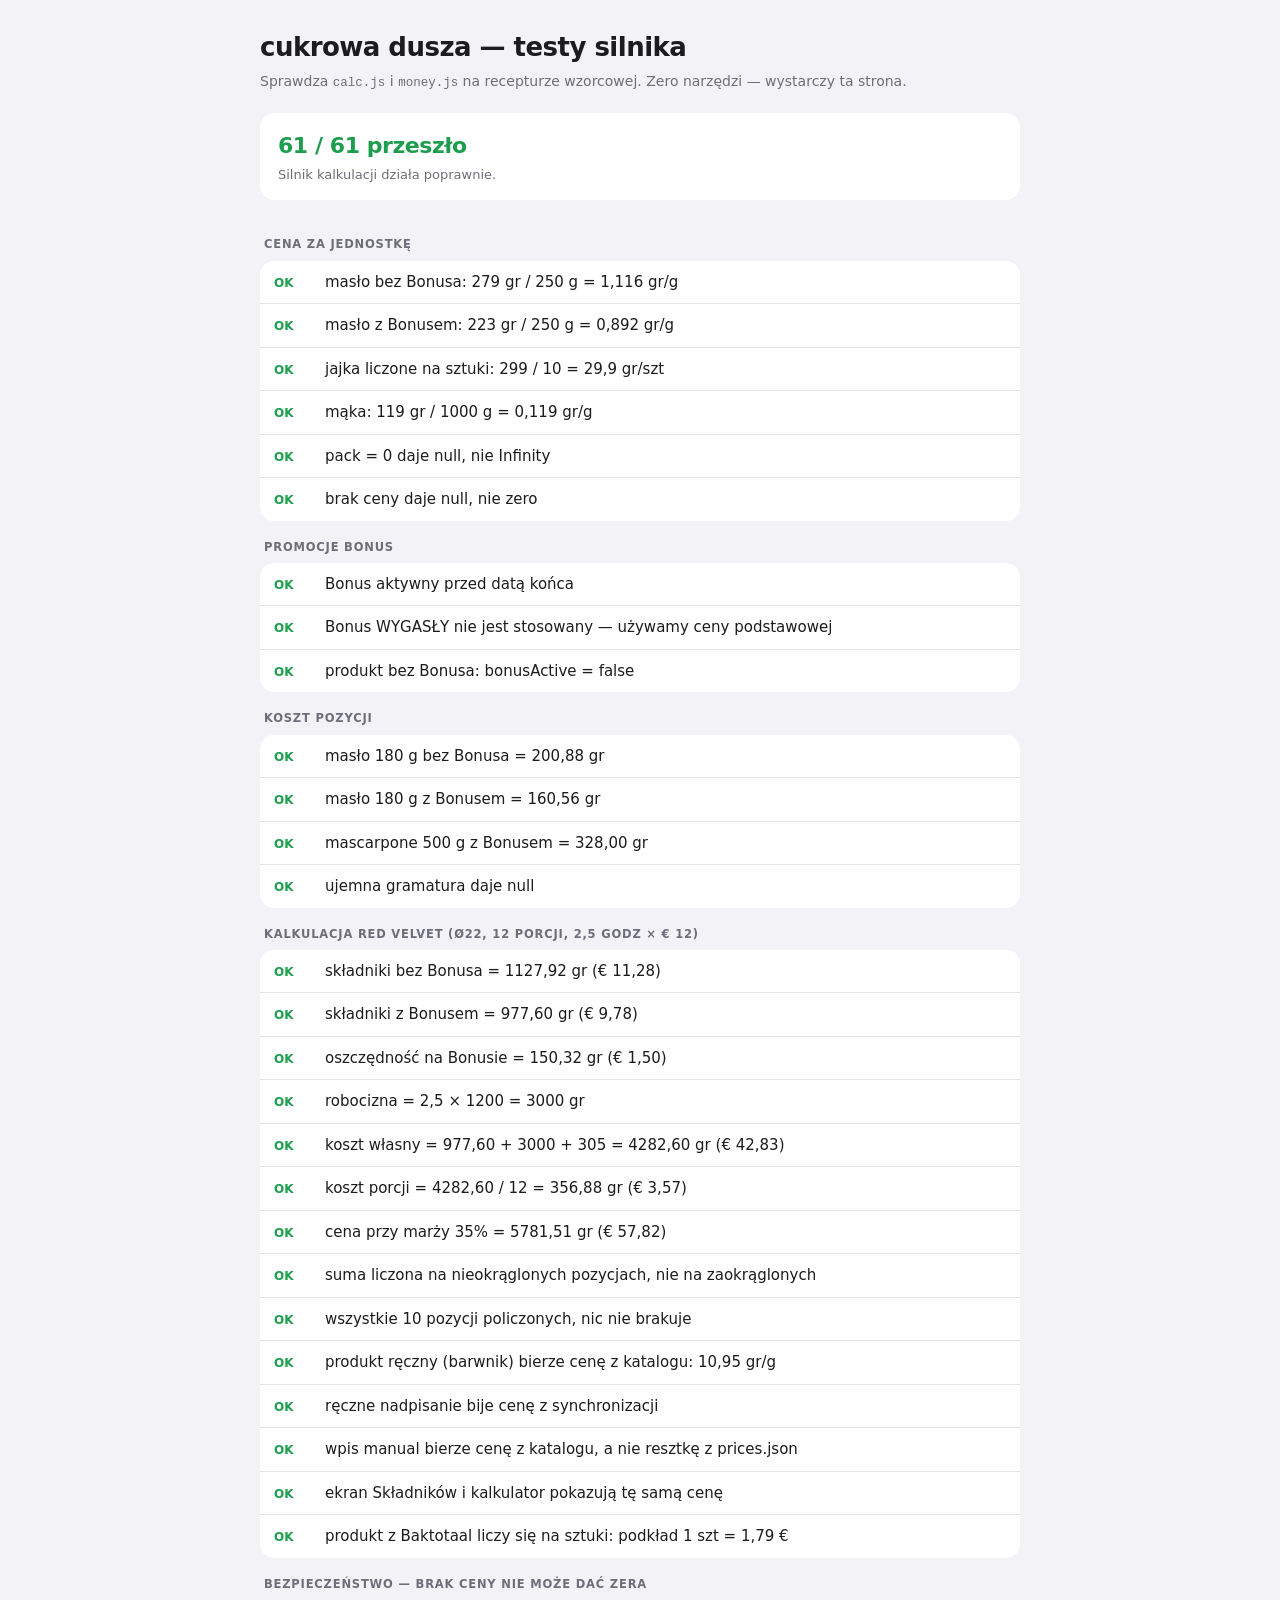
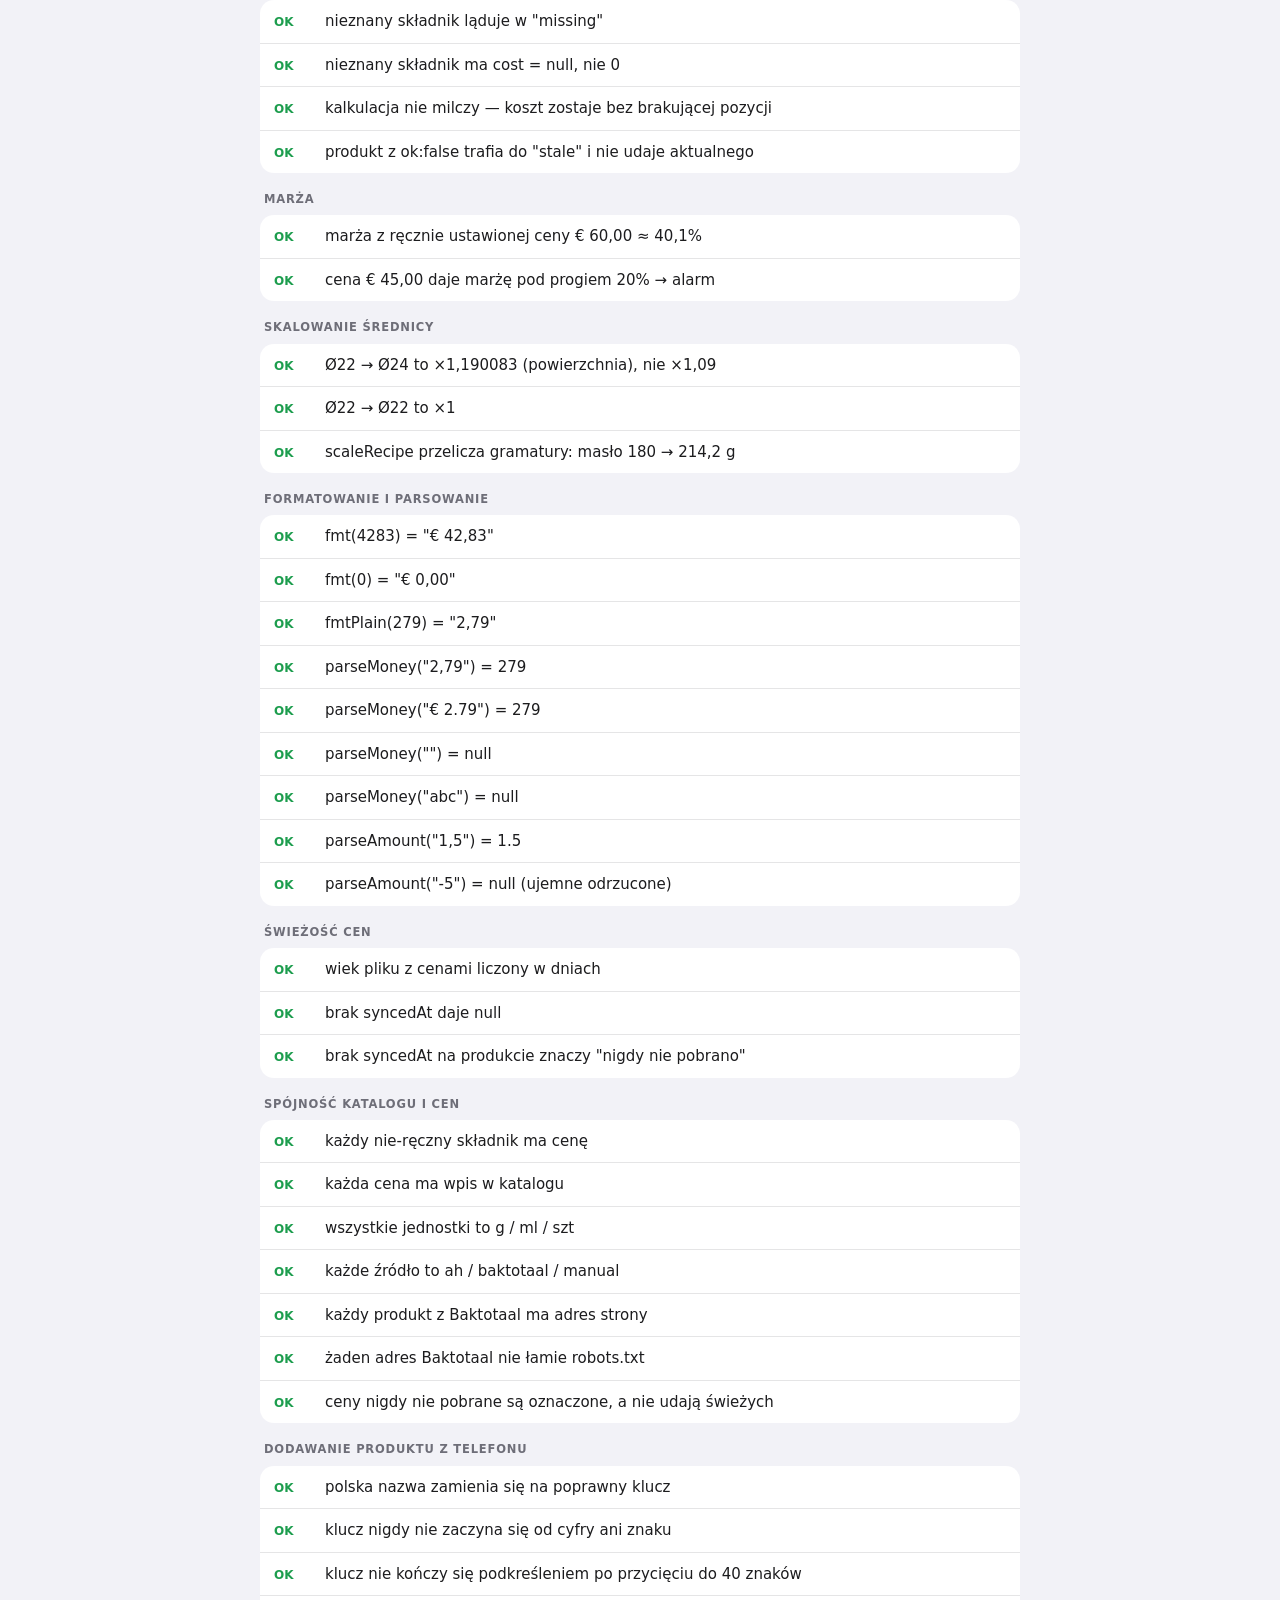
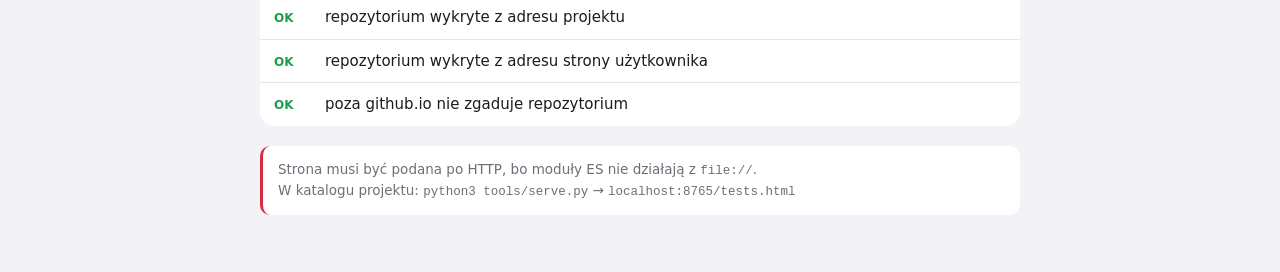
==== commit 1a6fdf69: "Odswiezanie cen i dodawanie produktu z telefonu Ani api.ah.nl, ani baktotaal.nl nie wysylaja naglowk" ====
--- a/docs/tests.html
+++ b/docs/tests.html
@@ -42,7 +42,8 @@
 import { fmt, fmtPlain, parseMoney, parseAmount } from './js/money.js';
 import { ingredientList } from './js/prices.js';
 import { cakeCost, unitPrice, lineCost, bonusActive, resolveProduct, sourceOf,
-         diameterFactor, scaleRecipe, pricesAgeDays } from './js/calc.js';
+         diameterFactor, scaleRecipe, pricesAgeDays, catalogKey } from './js/calc.js';
+import { detectRepo } from './js/github.js';
 
 const out = document.getElementById('out');
 let pass = 0, fail = 0, group = null;
@@ -317,6 +318,37 @@
   if (resolved.some(r => r && r.synced)) throw new Error('produkt bez syncedAt udaje zsynchronizowany');
 });
 
+// ───────── synchronizacja na zadanie ─────────
+grp('Dodawanie produktu z telefonu');
+t('polska nazwa zamienia się na poprawny klucz', () => {
+  eq(catalogKey('Podkład Ø25 cm'), 'podklad_25_cm');
+  eq(catalogKey('Barwnik ProGel czerwony'), 'barwnik_progel_czerwony');
+  eq(catalogKey('Żółć cytrynowa'), 'zolc_cytrynowa');
+});
+t('klucz nigdy nie zaczyna się od cyfry ani znaku', () => {
+  for (const n of ['25 cm podkład', '!!!', '   ', '___']) {
+    const k = catalogKey(n);
+    if (!/^[a-z][a-z0-9_]{1,39}$/.test(k)) throw new Error(`"${n}" dało zły klucz "${k}"`);
+  }
+});
+t('klucz nie kończy się podkreśleniem po przycięciu do 40 znaków', () => {
+  const k = catalogKey('a'.repeat(39) + ' bardzo długa nazwa produktu');
+  if (k.endsWith('_')) throw new Error(`klucz kończy się podkreśleniem: "${k}"`);
+  if (k.length > 40) throw new Error(`klucz za długi: ${k.length}`);
+});
+t('repozytorium wykryte z adresu projektu', () => {
+  eq(detectRepo({ hostname:'dawid.github.io', pathname:'/cukrowa-dusza/' }),
+     { owner:'dawid', repo:'cukrowa-dusza' });
+});
+t('repozytorium wykryte z adresu strony użytkownika', () => {
+  eq(detectRepo({ hostname:'dawid.github.io', pathname:'/' }),
+     { owner:'dawid', repo:'dawid.github.io' });
+});
+t('poza github.io nie zgaduje repozytorium', () => {
+  isNull(detectRepo({ hostname:'localhost', pathname:'/' }));
+  isNull(detectRepo({ hostname:'example.com', pathname:'/cukrowa/' }));
+});
+
 const sum = document.getElementById('sum');
 sum.innerHTML = fail === 0
   ? `<b style="color:var(--ok)">${pass} / ${pass} przeszło</b><div style="color:var(--dim);font-size:13px;margin-top:3px">Silnik kalkulacji działa poprawnie.</div>`
